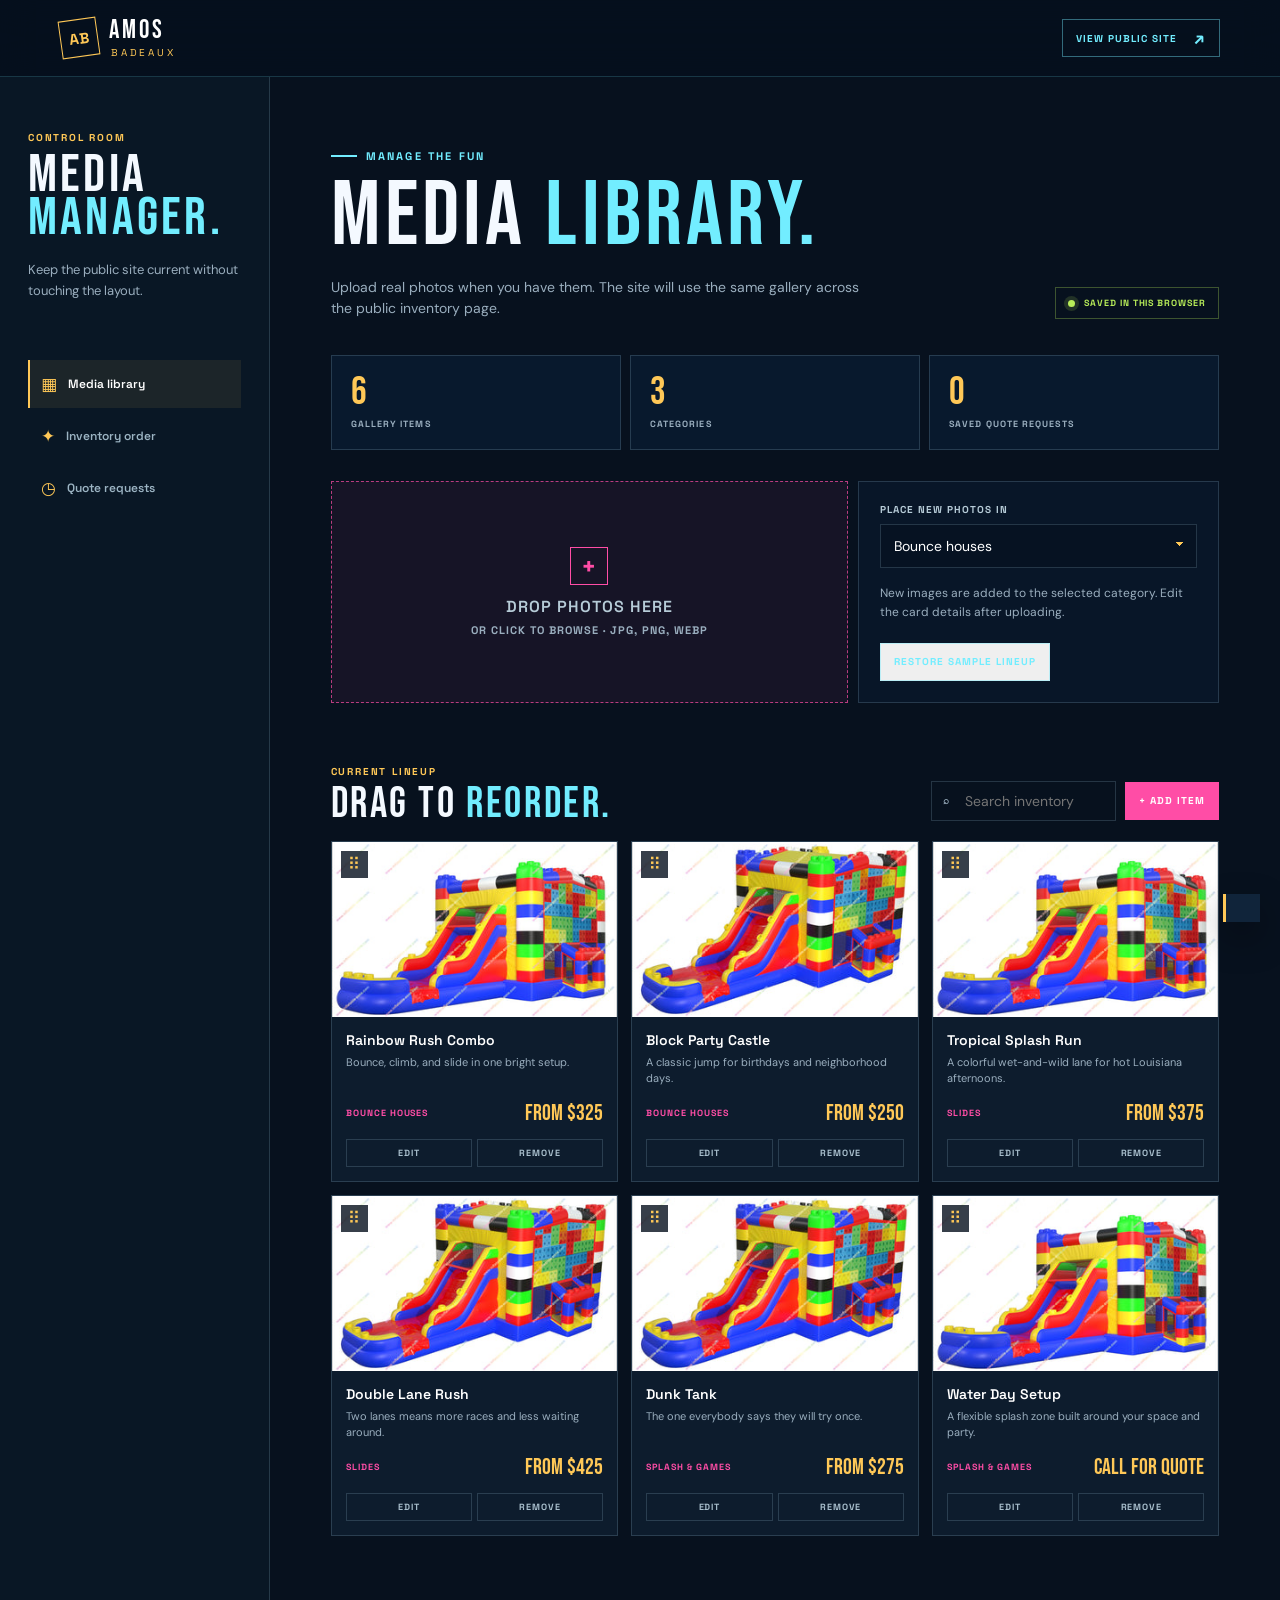
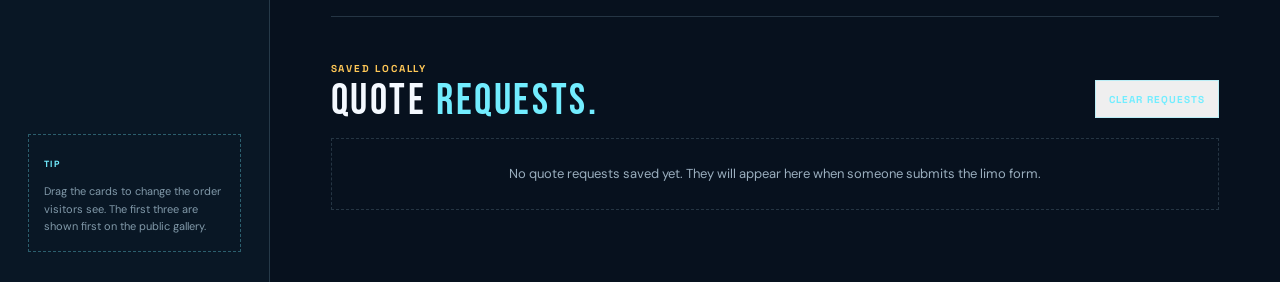
==== admin.html @ e82e5b83 "Build functional Amos Badeaux business site Co-authored-by: arena-agent <297053741+arena-agent@users" ====
<!doctype html>
<html lang="en">
<head>
  <meta charset="UTF-8" />
  <meta name="viewport" content="width=device-width, initial-scale=1.0" />
  <meta name="description" content="Amos Badeaux media and inventory manager" />
  <title>Media Manager | Amos Badeaux</title>
  <link rel="preconnect" href="https://fonts.googleapis.com" />
  <link rel="preconnect" href="https://fonts.gstatic.com" crossorigin />
  <link href="https://fonts.googleapis.com/css2?family=Bebas+Neue&family=DM+Sans:wght@400;500;600;700&family=Space+Grotesk:wght@500;600;700&display=swap" rel="stylesheet" />
  <link rel="stylesheet" href="styles.css" />
  <link rel="stylesheet" href="admin.css" />
</head>
<body class="admin-body">
  <header class="site-header">
    <div class="container nav-wrap"><a class="brand" href="index.html"><span class="brand-mark">AB</span><span class="brand-copy"><strong>AMOS</strong><em>BADEAUX</em></span></a><a class="button button-outline button-small" href="index.html">View public site <span>↗</span></a></div>
  </header>
  <main class="admin-shell">
    <aside class="admin-sidebar">
      <div><p class="admin-overline">Control room</p><h1>MEDIA<br /><span>MANAGER.</span></h1><p class="admin-side-copy">Keep the public site current without touching the layout.</p></div>
      <nav class="admin-side-nav" aria-label="Admin areas"><a class="active" href="#media"><span>▦</span> Media library</a><a href="#inventory"><span>✦</span> Inventory order</a><a href="#requests"><span>◷</span> Quote requests</a></nav>
      <div class="admin-note"><span>TIP</span><p>Drag the cards to change the order visitors see. The first three are shown first on the public gallery.</p></div>
    </aside>
    <section class="admin-main" id="media">
      <div class="admin-heading"><div><p class="eyebrow eyebrow-cyan"><span></span> Manage the fun</p><h2>MEDIA <span>LIBRARY.</span></h2><p>Upload real photos when you have them. The site will use the same gallery across the public inventory page.</p></div><div class="admin-status"><span class="live-dot"></span> Saved in this browser</div></div>
      <div class="admin-stats"><div><span id="mediaCount">0</span><small>gallery items</small></div><div><span id="categoryCount">0</span><small>categories</small></div><div><span id="requestCount">0</span><small>saved quote requests</small></div></div>
      <div class="upload-layout">
        <label class="drop-zone" id="dropZone" for="fileInput"><input id="fileInput" type="file" accept="image/jpeg,image/png,image/webp" multiple /><span class="upload-plus">+</span><strong>Drop photos here</strong><small>or click to browse · JPG, PNG, WEBP</small></label>
        <div class="upload-settings"><label>Place new photos in<select id="uploadCategory"><option>Bounce houses</option><option>Slides</option><option>Splash &amp; games</option><option>Auto care</option><option>Fireworks</option><option>VIP rides</option></select></label><p>New images are added to the selected category. Edit the card details after uploading.</p><button class="button button-outline button-small" id="restoreDefaults" type="button">Restore sample lineup</button></div>
      </div>
      <div class="media-toolbar" id="inventory"><div><p class="admin-overline">Current lineup</p><h3>DRAG TO <span>REORDER.</span></h3></div><div class="toolbar-actions"><label class="search-box"><span>⌕</span><input id="mediaSearch" type="search" placeholder="Search inventory" /></label><button class="button button-pink button-small" id="addItemButton" type="button">+ Add item</button></div></div>
      <div class="admin-media-grid" id="mediaGrid" aria-live="polite"></div>
      <section class="requests-section" id="requests"><div class="media-toolbar"><div><p class="admin-overline">Saved locally</p><h3>QUOTE <span>REQUESTS.</span></h3></div><button class="button button-outline button-small" id="clearRequests" type="button">Clear requests</button></div><div class="requests-list" id="requestsList"></div></section>
    </section>
  </main>
  <div class="edit-modal" id="editModal" hidden><div class="edit-backdrop" data-close-edit></div><form class="edit-panel" id="editForm"><button class="modal-close" type="button" data-close-edit aria-label="Close editor">×</button><p class="eyebrow eyebrow-pink"><span></span> Edit inventory</p><h2>MAKE IT <span>YOUR OWN.</span></h2><input type="hidden" name="id" /><div class="form-row"><label>Name<input name="name" required /></label><label>Price label<input name="price" required placeholder="From $325" /></label></div><label>Category<select name="category"><option>Bounce houses</option><option>Slides</option><option>Splash &amp; games</option><option>Auto care</option><option>Fireworks</option><option>VIP rides</option></select></label><label>Short description<textarea name="description" rows="3" required></textarea></label><label>Badge<input name="badge" placeholder="New or Big favorite" /></label><div class="edit-actions"><button class="button button-outline" type="button" data-close-edit>Cancel</button><button class="button button-pink" type="submit">Save item <span>↗</span></button></div></form></div>
  <div class="toast" id="toast" role="status" aria-live="polite"></div>
  <script src="admin.js"></script>
</body>
</html>
---- styles.css ----
:root {
  --ink: #06101d;
  --ink-2: #0a1726;
  --navy: #0d2545;
  --blue: #123d70;
  --blue-bright: #1e67bb;
  --cyan: #72edff;
  --cyan-deep: #2cc8e1;
  --gold: #ffc857;
  --gold-light: #ffe29a;
  --orange: #ff7d57;
  --pink: #ff4da6;
  --lime: #b8ed59;
  --silver: #d8e3eb;
  --muted: #9aaebe;
  --line: rgba(174, 214, 236, .18);
  --line-bright: rgba(114, 237, 255, .42);
  --shadow: 0 24px 70px rgba(0, 0, 0, .28);
  --display: "Bebas Neue", Impact, sans-serif;
  --body: "DM Sans", system-ui, sans-serif;
  --grotesk: "Space Grotesk", system-ui, sans-serif;
}

* { box-sizing: border-box; }
html { scroll-behavior: smooth; }
body { margin: 0; background: var(--ink); color: #f4f9ff; font-family: var(--body); line-height: 1.5; overflow-x: hidden; }
body.modal-open { overflow: hidden; }
a { color: inherit; text-decoration: none; }
button, input, select, textarea { font: inherit; }
button { color: inherit; }
img { max-width: 100%; display: block; }
::selection { background: var(--gold); color: var(--ink); }

.container { width: min(1160px, calc(100% - 40px)); margin: 0 auto; }
.sr-only { position: absolute; width: 1px; height: 1px; padding: 0; margin: -1px; overflow: hidden; clip: rect(0, 0, 0, 0); white-space: nowrap; border: 0; }
.skip-link { position: fixed; top: 10px; left: 10px; z-index: 1000; padding: 10px 14px; background: var(--gold); color: var(--ink); transform: translateY(-160%); transition: transform .2s; }
.skip-link:focus { transform: translateY(0); }
.site-noise { position: fixed; inset: 0; z-index: 0; pointer-events: none; opacity: .07; background-image: url("data:image/svg+xml,%3Csvg viewBox='0 0 180 180' xmlns='http://www.w3.org/2000/svg'%3E%3Cfilter id='n'%3E%3CfeTurbulence type='fractalNoise' baseFrequency='.85' numOctaves='3' stitchTiles='stitch'/%3E%3C/filter%3E%3Crect width='100%25' height='100%25' filter='url(%23n)' opacity='.55'/%3E%3C/svg%3E"); }
main, footer { position: relative; z-index: 1; }

.site-header { position: sticky; top: 0; z-index: 50; border-bottom: 1px solid rgba(114, 237, 255, .18); background: rgba(6, 16, 29, .9); backdrop-filter: blur(18px); }
.nav-wrap { min-height: 76px; display: flex; align-items: center; justify-content: space-between; gap: 28px; }
.brand { display: inline-flex; align-items: center; gap: 11px; flex: none; }
.brand-mark { display: grid; place-items: center; width: 38px; height: 38px; border: 1px solid var(--gold); color: var(--gold); font: 700 15px/1 var(--grotesk); transform: rotate(-8deg); }
.brand-copy { display: flex; flex-direction: column; line-height: .85; letter-spacing: .11em; }
.brand-copy strong { color: white; font: 26px/1 var(--display); letter-spacing: .12em; }
.brand-copy em { color: var(--gold); font: normal 10px/1 var(--grotesk); letter-spacing: .28em; padding-left: 2px; margin-top: 4px; }
.site-nav { display: flex; align-items: center; gap: clamp(15px, 2.2vw, 30px); font: 600 13px var(--grotesk); color: #d9ebf4; }
.site-nav > a:not(.nav-admin) { position: relative; padding: 28px 0; }
.site-nav > a:not(.nav-admin)::after { content: ""; position: absolute; bottom: 19px; left: 0; width: 0; height: 2px; background: var(--gold); transition: width .2s; }
.site-nav > a:not(.nav-admin):hover::after, .site-nav > a:not(.nav-admin):focus-visible::after { width: 100%; }
.site-nav a:hover { color: var(--gold); }
.nav-admin { border: 1px solid var(--line-bright); color: var(--cyan) !important; padding: 10px 13px; }
.nav-admin span { color: var(--gold); margin-right: 4px; }
.menu-toggle { display: none; border: 0; background: none; padding: 7px; cursor: pointer; }
.menu-toggle span { display: block; width: 25px; height: 2px; margin: 5px 0; background: white; }

.section { padding: 120px 0; }
.section-dark { background: var(--ink); }
.section-blue { background: linear-gradient(145deg, #0c2850 0%, #09223e 66%, #0b1828 100%); }
.section-heading { margin-bottom: 52px; }
.split-heading { display: flex; align-items: end; justify-content: space-between; gap: 40px; }
.split-heading > * { max-width: 540px; }
.section-intro { max-width: 410px !important; color: var(--muted); font-size: 16px; line-height: 1.7; margin: 0 0 4px; }
.eyebrow { display: flex; align-items: center; gap: 9px; margin: 0 0 14px; text-transform: uppercase; letter-spacing: .2em; font: 700 11px var(--grotesk); }
.eyebrow span { width: 26px; height: 2px; display: inline-block; }
.eyebrow-gold { color: var(--gold); }.eyebrow-gold span { background: var(--gold); }
.eyebrow-cyan { color: var(--cyan); }.eyebrow-cyan span { background: var(--cyan); }
.eyebrow-pink { color: var(--pink); }.eyebrow-pink span { background: var(--pink); }
.eyebrow-silver { color: var(--silver); }.eyebrow-silver span { background: var(--silver); }
h1, h2, h3, p { margin-top: 0; }
h2 { margin: 0; font: 400 clamp(54px, 7vw, 96px)/.86 var(--display); letter-spacing: .045em; }
h2 span { color: var(--cyan); }
.button { display: inline-flex; align-items: center; justify-content: center; gap: 17px; min-height: 48px; padding: 13px 20px; border: 1px solid transparent; cursor: pointer; text-transform: uppercase; letter-spacing: .1em; font: 700 11px var(--grotesk); transition: transform .2s, box-shadow .2s, background .2s, color .2s; }
.button:hover { transform: translateY(-3px); }
.button span { font-size: 17px; line-height: 0; }
.button-gold { background: var(--gold); color: var(--ink); box-shadow: 0 12px 30px rgba(255, 200, 87, .18); }
.button-gold:hover { background: var(--gold-light); box-shadow: 0 14px 36px rgba(255, 200, 87, .28); }
.button-ghost { border-color: rgba(255,255,255,.45); color: white; }
.button-ghost:hover, .button-outline:hover { border-color: var(--gold); color: var(--gold); }
.button-outline { border-color: var(--line-bright); color: var(--cyan); }
.button-cyan { background: var(--cyan); color: var(--ink); }
.button-pink { background: var(--pink); color: white; }
.button-small { min-height: 38px; padding: 9px 13px; font-size: 10px; }
.button-full { width: 100%; }
.text-link { display: inline-flex; gap: 12px; padding-bottom: 7px; border-bottom: 1px solid var(--gold); color: var(--gold); text-transform: uppercase; letter-spacing: .1em; font: 700 11px var(--grotesk); }
.text-link span { font-size: 16px; line-height: .6; }

.hero { min-height: min(790px, calc(100vh - 76px)); position: relative; display: flex; align-items: center; overflow: hidden; }
.hero-image, .hero-shade, .hero-grid { position: absolute; inset: 0; }
.hero-image img { width: 100%; height: 100%; object-fit: cover; object-position: center 55%; filter: saturate(.85) contrast(1.12); transform: scale(1.03); animation: hero-breathe 16s ease-in-out infinite alternate; }
@keyframes hero-breathe { to { transform: scale(1.08); } }
.hero-shade { background: linear-gradient(90deg, rgba(6,16,29,.98) 0%, rgba(6,16,29,.86) 33%, rgba(6,16,29,.35) 70%, rgba(6,16,29,.72) 100%), linear-gradient(0deg, rgba(6,16,29,.96) 0%, transparent 35%); }
.hero-grid { opacity: .35; background-image: linear-gradient(rgba(114,237,255,.1) 1px, transparent 1px), linear-gradient(90deg, rgba(114,237,255,.1) 1px, transparent 1px); background-size: 88px 88px; mask-image: linear-gradient(90deg, black, transparent 74%); }
.hero-content { position: relative; z-index: 1; padding: 90px 0 115px; }
.hero h1 { max-width: 700px; margin: 0 0 25px; font: 400 clamp(74px, 11vw, 155px)/.78 var(--display); letter-spacing: .025em; }
.hero h1 span { color: var(--gold); }
.hero-lede { max-width: 450px; margin: 0 0 34px; color: #d4e2ec; font-size: 18px; line-height: 1.6; }
.hero-actions { display: flex; gap: 12px; flex-wrap: wrap; }
.hero-proof { display: flex; flex-wrap: wrap; gap: 25px; margin-top: 75px; color: #b2c5d2; font: 11px var(--grotesk); text-transform: uppercase; letter-spacing: .08em; }
.hero-proof b { color: var(--gold); margin-right: 5px; }
.scroll-cue { position: absolute; z-index: 2; right: max(20px, calc((100% - 1160px)/2)); bottom: 27px; display: flex; align-items: center; gap: 10px; color: #adc0cd; text-transform: uppercase; letter-spacing: .15em; font-size: 10px; writing-mode: vertical-rl; }
.scroll-cue span { width: 1px; height: 40px; background: var(--gold); }

.ticker { position: relative; z-index: 2; overflow: hidden; background: var(--gold); color: var(--ink); transform: rotate(-1.2deg) scale(1.02); margin: -14px 0 -6px; box-shadow: 0 7px 20px rgba(0,0,0,.3); }
.ticker-track { display: flex; align-items: center; justify-content: space-around; min-width: max-content; gap: 32px; padding: 12px 0; font: 700 13px var(--grotesk); letter-spacing: .17em; animation: ticker-scroll 28s linear infinite; }
.ticker i { font-style: normal; font-size: 16px; }
@keyframes ticker-scroll { from { transform: translateX(0); } to { transform: translateX(-25%); } }

.services-section { padding-top: 145px; }
.service-grid { display: grid; grid-template-columns: repeat(2, 1fr); gap: 18px; }
.service-card { min-height: 490px; display: flex; flex-direction: column; border: 1px solid var(--line); background: #091827; overflow: hidden; transition: transform .25s, border-color .25s, box-shadow .25s; }
.service-card:hover { transform: translateY(-8px); box-shadow: var(--shadow); }
.service-card-auto:hover { border-color: #e8f0f2; }.service-card-fire:hover { border-color: var(--orange); }.service-card-limo:hover { border-color: var(--gold); }.service-card-jump:hover { border-color: var(--pink); }
.card-image { height: 255px; position: relative; overflow: hidden; background: var(--navy); }
.card-image::after { content: ""; position: absolute; inset: 0; background: linear-gradient(0deg, rgba(6,16,29,.83), transparent 65%); }
.card-image img { width: 100%; height: 100%; object-fit: cover; transition: transform .5s, filter .4s; filter: saturate(.8); }
.service-card:hover .card-image img { transform: scale(1.06); filter: saturate(1.15); }
.card-number { position: absolute; z-index: 1; top: 18px; right: 19px; color: white; font: 400 38px/1 var(--display); letter-spacing: .05em; text-shadow: 0 2px 20px #000; }
.service-card-body { flex: 1; padding: 25px 28px 27px; display: flex; flex-direction: column; }
.card-kicker { margin-bottom: 8px; color: var(--muted); text-transform: uppercase; letter-spacing: .15em; font: 700 10px var(--grotesk); }
.service-card h3 { margin: 0 0 13px; font: 400 43px/.85 var(--display); letter-spacing: .05em; }
.service-card h3 span { color: var(--cyan); }.service-card-fire h3 span { color: var(--orange); }.service-card-limo h3 span { color: var(--gold); }.service-card-jump h3 span { color: var(--pink); }
.service-card-body > p:not(.card-kicker) { max-width: 340px; margin-bottom: 22px; color: var(--muted); font-size: 14px; line-height: 1.6; }
.card-link { margin-top: auto; color: var(--cyan); text-transform: uppercase; letter-spacing: .14em; font: 700 11px var(--grotesk); }.service-card-fire .card-link { color: var(--orange); }.service-card-limo .card-link { color: var(--gold); }.service-card-jump .card-link { color: var(--pink); }
.card-link b { display: inline-block; margin-left: 7px; font-size: 16px; transition: transform .2s; }.service-card:hover .card-link b { transform: translate(4px, -3px); }

.statement-section { background: var(--gold); color: var(--ink); padding: 112px 0; }
.statement-grid { display: grid; grid-template-columns: 95px 1fr 210px; align-items: center; gap: 65px; }
.vertical-label { margin: 0; writing-mode: vertical-rl; transform: rotate(180deg); color: rgba(6,16,29,.65); text-transform: uppercase; letter-spacing: .25em; font: 700 10px var(--grotesk); }
.statement-copy h2 { color: var(--ink); max-width: 650px; margin-bottom: 26px; }.statement-copy h2 em { color: var(--blue); font-style: normal; }.statement-copy > p:not(.eyebrow) { max-width: 570px; margin-bottom: 26px; color: #374452; line-height: 1.7; }
.statement-copy .text-link { color: var(--ink); border-color: var(--ink); }
.statement-stamp { width: 180px; height: 180px; display: flex; align-items: center; justify-content: center; flex-direction: column; border: 2px solid var(--ink); border-radius: 50%; transform: rotate(11deg); text-transform: uppercase; text-align: center; font-family: var(--grotesk); }.statement-stamp strong { color: var(--blue); font: 700 60px/.9 var(--display); letter-spacing: .08em; }.statement-stamp span { font-size: 10px; letter-spacing: .2em; }

.calendar-section { border-top: 1px solid rgba(114,237,255,.15); }
.calendar-intro > p { margin-bottom: 23px; }.season-pill { display: inline-flex; align-items: center; gap: 8px; padding: 10px 13px; border: 1px solid rgba(255,200,87,.4); color: var(--gold-light); font-size: 11px; }.season-pill strong { color: var(--gold); text-transform: uppercase; letter-spacing: .1em; font: 700 10px var(--grotesk); }.season-pill span:last-child { color: #ccd8e0; }.live-dot { width: 7px; height: 7px; border-radius: 50%; background: var(--lime); box-shadow: 0 0 0 4px rgba(184,237,89,.15); }
.calendar-layout { display: grid; grid-template-columns: 210px 1fr; gap: 32px; }
.calendar-controls { display: flex; flex-direction: column; gap: 8px; }.month-tab { display: flex; justify-content: space-between; align-items: center; padding: 15px 17px; border: 1px solid var(--line); background: rgba(5,16,30,.3); color: #a8c1d1; cursor: pointer; text-align: left; font: 700 12px var(--grotesk); transition: .2s; }.month-tab span { color: var(--gold); font: 400 21px var(--display); }.month-tab:hover, .month-tab.active { background: var(--gold); border-color: var(--gold); color: var(--ink); }.month-tab.active span { color: var(--ink); }
.events-list { display: flex; flex-direction: column; gap: 10px; }.event-card { display: grid; grid-template-columns: 90px 1fr auto; align-items: center; gap: 23px; padding: 19px 22px; border: 1px solid var(--line); background: rgba(5,16,30,.32); }.event-date { padding-right: 18px; border-right: 1px solid var(--line); text-align: center; text-transform: uppercase; }.event-date strong { display: block; color: var(--gold); font: 400 38px/.9 var(--display); }.event-date span { color: #9eb5c6; font: 700 10px var(--grotesk); letter-spacing: .15em; }.event-card h3 { margin: 0 0 5px; font: 600 17px var(--grotesk); }.event-card p { margin: 0; color: var(--muted); font-size: 13px; }.event-kind { color: var(--cyan); text-transform: uppercase; letter-spacing: .15em; font: 700 10px var(--grotesk); text-align: right; }.event-empty { padding: 35px; border: 1px dashed var(--line); color: var(--muted); text-align: center; }
.inventory-drop { display: flex; align-items: center; gap: 15px; margin-top: 34px; padding: 20px; border: 1px dashed rgba(255,200,87,.48); background: rgba(6,16,29,.2); }.drop-icon { display: grid; place-items: center; flex: none; width: 34px; height: 34px; color: var(--ink); background: var(--gold); }.inventory-drop strong { display: block; color: var(--gold); font: 600 14px var(--grotesk); }.inventory-drop p { margin: 3px 0 0; color: var(--muted); font-size: 13px; }.inventory-drop .button { margin-left: auto; flex: none; }

.autocare-section { border-top: 1px solid var(--line); }.eyebrow-silver + h2 span { color: var(--silver); }.auto-showcase { display: grid; grid-template-columns: 1.2fr .8fr; gap: 35px; align-items: stretch; }.auto-feature { min-height: 520px; position: relative; margin: 0; overflow: hidden; border: 1px solid rgba(216,227,235,.3); }.auto-feature img { width: 100%; height: 100%; object-fit: cover; filter: saturate(.7); }.auto-feature::after { content: ""; position: absolute; inset: 0; background: linear-gradient(0deg, rgba(6,16,29,.95), transparent 65%); }.auto-feature figcaption { position: absolute; z-index: 1; bottom: 26px; left: 28px; right: 28px; }.auto-feature figcaption span { display: block; margin-bottom: 9px; color: var(--silver); text-transform: uppercase; letter-spacing: .16em; font: 700 10px var(--grotesk); }.auto-feature figcaption strong { font: 400 43px/.9 var(--display); letter-spacing: .06em; }.auto-services { display: flex; flex-direction: column; border-top: 1px solid var(--line); }.mini-service { display: flex; align-items: center; gap: 18px; padding: 19px 0; border-bottom: 1px solid var(--line); }.mini-service > span { color: var(--silver); font: 400 22px var(--display); }.mini-service strong { display: block; font: 600 16px var(--grotesk); }.mini-service small { display: block; margin-top: 4px; color: var(--muted); font-size: 12px; }.auto-services .button { align-self: flex-start; margin-top: auto; }

.limo-section { background: #091521; border-top: 1px solid rgba(255,200,87,.23); }.limo-section h2 span { color: var(--gold); }.limo-layout { display: grid; grid-template-columns: 1fr 1fr; gap: 55px; align-items: start; }.limo-gallery { min-width: 0; }.limo-main-image { height: 405px; position: relative; margin: 0; overflow: hidden; background: #13273a; }.limo-main-image img { width: 100%; height: 100%; object-fit: cover; }.image-tag { position: absolute; left: 17px; bottom: 17px; padding: 7px 10px; color: var(--ink); background: var(--gold); text-transform: uppercase; letter-spacing: .1em; font: 700 10px var(--grotesk); }.limo-thumbs { display: flex; gap: 9px; margin-top: 10px; }.limo-thumb { width: 78px; height: 55px; padding: 2px; border: 1px solid transparent; background: transparent; cursor: pointer; opacity: .55; }.limo-thumb.active, .limo-thumb:hover { border-color: var(--gold); opacity: 1; }.limo-thumb img { width: 100%; height: 100%; object-fit: cover; }.limo-facts { display: flex; justify-content: space-between; gap: 10px; padding-top: 24px; color: var(--muted); text-transform: uppercase; letter-spacing: .08em; font: 10px var(--grotesk); }.limo-facts strong { display: block; margin-bottom: 4px; color: white; font: 600 15px var(--grotesk); text-transform: none; letter-spacing: 0; }
.quote-panel, .contact-form { padding: 29px; border: 1px solid rgba(255,200,87,.38); background: rgba(8, 25, 43, .72); box-shadow: var(--shadow); }.panel-top { display: flex; align-items: center; justify-content: space-between; gap: 10px; margin-bottom: 25px; padding-bottom: 14px; border-bottom: 1px solid var(--line); color: var(--muted); font-size: 11px; }.panel-label { color: var(--gold); text-transform: uppercase; letter-spacing: .16em; font: 700 11px var(--grotesk); }.step-count { color: var(--gold); font: 400 24px var(--display); }.step-count i { color: var(--muted); font: normal 13px var(--body); }
label, legend { display: block; color: #b6cbd7; text-transform: uppercase; letter-spacing: .1em; font: 700 10px var(--grotesk); } input, select, textarea { width: 100%; margin-top: 8px; padding: 12px 13px; border: 1px solid var(--line); border-radius: 0; outline: none; background: rgba(5,16,30,.6); color: white; font: 400 14px var(--body); text-transform: none; letter-spacing: 0; transition: border-color .2s, box-shadow .2s; } input:focus, select:focus, textarea:focus { border-color: var(--gold); box-shadow: 0 0 0 3px rgba(255,200,87,.1); } select { appearance: none; background-image: linear-gradient(45deg, transparent 50%, var(--gold) 50%), linear-gradient(135deg, var(--gold) 50%, transparent 50%); background-position: calc(100% - 16px) 17px, calc(100% - 12px) 17px; background-size: 4px 4px, 4px 4px; background-repeat: no-repeat; }
.form-row { display: grid; grid-template-columns: 1fr 1fr; gap: 11px; }.quote-panel form > label, .contact-form > label { margin-bottom: 15px; }.quote-panel fieldset { margin: 21px 0; padding: 0; border: 0; }.quote-panel legend { margin-bottom: 10px; }.check-line { display: flex; align-items: center; justify-content: space-between; padding: 10px 0; border-top: 1px solid var(--line); color: #cad8e2; text-transform: none; letter-spacing: 0; font: 400 13px var(--body); cursor: pointer; }.check-line input { width: 17px; height: 17px; margin: 0 11px 0 0; accent-color: var(--gold); }.check-line span { display: flex; justify-content: space-between; align-items: center; width: 100%; }.check-line b { color: var(--gold); font-weight: 500; }.estimate { display: grid; grid-template-columns: 1fr auto; gap: 5px 15px; align-items: end; padding: 18px 0; margin: 5px 0 18px; border-top: 1px solid var(--line); border-bottom: 1px solid var(--line); color: var(--muted); font-size: 12px; }.estimate strong { color: var(--gold); font: 400 45px/.8 var(--display); letter-spacing: .04em; }.estimate small { grid-column: 1 / -1; color: #7f96a5; font-size: 10px; }.contact-fields { padding-top: 1px; }.contact-fields > label { margin-bottom: 15px; }.form-note { margin: 13px 0 0; color: #8096a5; font-size: 10px; line-height: 1.5; }

.jump-section { background: #101223; border-top: 1px solid rgba(255,77,166,.24); }.jump-section h2 span { color: var(--pink); }.category-tabs { display: flex; flex-wrap: wrap; gap: 8px; margin-bottom: 20px; }.category-tab { padding: 11px 14px; border: 1px solid rgba(255,77,166,.3); background: rgba(255,77,166,.03); color: #d6bad0; cursor: pointer; text-transform: uppercase; letter-spacing: .1em; font: 700 10px var(--grotesk); transition: .2s; }.category-tab span { margin-left: 5px; color: var(--pink); }.category-tab:hover, .category-tab.active { border-color: var(--pink); background: var(--pink); color: white; }.category-tab.active span { color: white; }.jump-toolbar { display: flex; align-items: center; justify-content: space-between; margin: 18px 0; color: #93a2b6; text-transform: uppercase; letter-spacing: .13em; font: 700 10px var(--grotesk); }.drag-hint { color: var(--pink); }.drag-hint b { font-size: 18px; margin-right: 4px; }.jump-grid { display: grid; grid-template-columns: repeat(3, 1fr); gap: 16px; }.jump-card { position: relative; min-height: 340px; display: flex; flex-direction: column; border: 1px solid rgba(255,255,255,.12); background: #17172b; overflow: hidden; cursor: pointer; transition: transform .22s, border-color .22s, box-shadow .22s; }.jump-card:hover, .jump-card:focus-visible { transform: translateY(-6px); border-color: var(--pink); box-shadow: 0 18px 40px rgba(0,0,0,.3); outline: none; }.jump-card-image { height: 220px; position: relative; overflow: hidden; background: #222342; }.jump-card-image img { width: 100%; height: 100%; object-fit: cover; transition: transform .4s; }.jump-card:hover .jump-card-image img { transform: scale(1.08); }.jump-card-image::after { content: ""; position: absolute; inset: 0; background: linear-gradient(0deg, rgba(17,17,34,.8), transparent 60%); }.jump-card-badge { position: absolute; z-index: 1; top: 12px; left: 12px; padding: 5px 8px; background: var(--lime); color: var(--ink); text-transform: uppercase; font: 700 9px var(--grotesk); letter-spacing: .1em; }.jump-card-body { display: flex; flex-direction: column; gap: 6px; padding: 16px 17px; }.jump-card-body h3 { margin: 0; font: 600 17px var(--grotesk); }.jump-card-body p { margin: 0; color: #a8aabe; font-size: 12px; }.jump-card-price { margin-top: auto; color: var(--gold); font: 400 26px var(--display); }.carousel-dots { display: none; justify-content: center; gap: 6px; margin: 18px 0; }.carousel-dots span { width: 6px; height: 6px; border-radius: 50%; background: #5a5c72; }.carousel-dots span.active { background: var(--pink); transform: scale(1.35); }.jump-cta { display: flex; align-items: center; justify-content: space-between; gap: 20px; margin-top: 35px; padding: 22px 24px; border: 1px solid rgba(255,77,166,.45); background: rgba(255,77,166,.08); }.jump-cta strong { display: block; color: white; font: 600 16px var(--grotesk); }.jump-cta span { display: block; margin-top: 4px; color: #c0b7c6; font-size: 13px; }

.contact-section { background: linear-gradient(125deg, #0e5168, #0b2a42 48%, #0d1a2c); border-top: 1px solid rgba(114,237,255,.35); }.contact-section h2 span { color: var(--gold); }.contact-grid { display: grid; grid-template-columns: 1.1fr .9fr; gap: 90px; align-items: center; }.contact-lede { max-width: 450px; margin: 28px 0; color: #bfdae2; font-size: 16px; line-height: 1.7; }.contact-actions { display: flex; gap: 11px; flex-wrap: wrap; }.contact-form { border-color: rgba(114,237,255,.42); }.contact-form .panel-top span:last-child { color: var(--lime); }.contact-form textarea { resize: vertical; min-height: 100px; }

.site-footer { padding: 60px 0 22px; background: #040b13; border-top: 1px solid var(--line); }.footer-grid { display: grid; grid-template-columns: 1.5fr 1fr 1fr 1.3fr; gap: 35px; }.footer-tagline { margin: 18px 0 0; color: var(--muted); text-transform: uppercase; letter-spacing: .15em; font: 700 10px var(--grotesk); }.footer-grid > div:not(:first-child) { display: flex; flex-direction: column; align-items: flex-start; gap: 10px; }.footer-label { margin: 0 0 7px; color: var(--gold); text-transform: uppercase; letter-spacing: .17em; font: 700 10px var(--grotesk); }.footer-grid a:not(.brand) { color: #b4c4d1; font-size: 13px; }.footer-grid a:hover { color: var(--gold); }.footer-small { max-width: 190px; margin: 3px 0 0; color: #657988; font-size: 12px; line-height: 1.55; }.footer-bottom { display: flex; justify-content: space-between; gap: 20px; margin-top: 52px; padding-top: 17px; border-top: 1px solid var(--line); color: #617381; font-size: 11px; }

.modal[hidden] { display: none; }.modal { position: fixed; inset: 0; z-index: 100; display: grid; place-items: center; padding: 20px; }.modal-backdrop { position: absolute; inset: 0; background: rgba(2,7,13,.86); backdrop-filter: blur(8px); }.modal-shell { position: relative; z-index: 1; width: min(900px, 100%); max-height: calc(100vh - 40px); overflow: auto; border: 1px solid rgba(255,77,166,.55); background: #111326; box-shadow: 0 30px 100px rgba(0,0,0,.6); animation: modal-in .2s ease-out; }.modal-close { position: absolute; z-index: 2; top: 10px; right: 12px; width: 36px; height: 36px; border: 1px solid rgba(255,255,255,.4); background: rgba(0,0,0,.35); cursor: pointer; font-size: 25px; line-height: 1; }.modal-media { height: min(58vh, 520px); position: relative; background: #080a18; }.modal-media img { width: 100%; height: 100%; object-fit: cover; }.modal-arrow { position: absolute; top: 50%; width: 42px; height: 42px; border: 1px solid rgba(255,255,255,.6); background: rgba(6,16,29,.65); cursor: pointer; transform: translateY(-50%); font: 32px/1 var(--body); }.modal-arrow:hover { color: var(--pink); border-color: var(--pink); }.modal-prev { left: 14px; }.modal-next { right: 14px; }.modal-details { display: flex; justify-content: space-between; align-items: end; gap: 30px; padding: 25px 28px 29px; }.modal-details .eyebrow { margin-bottom: 8px; }.modal-details h2 { font-size: 55px; color: white; }.modal-details p:not(.eyebrow) { max-width: 470px; margin: 11px 0 0; color: #aeb4ca; font-size: 14px; }.modal-meta { flex: none; text-align: right; }.modal-meta span { display: block; color: var(--pink); text-transform: uppercase; letter-spacing: .15em; font: 700 10px var(--grotesk); }.modal-meta strong { display: block; margin-top: 6px; color: var(--gold); font: 400 37px var(--display); }.toast { position: fixed; z-index: 150; right: 20px; bottom: 20px; max-width: min(380px, calc(100% - 40px)); padding: 14px 17px; border-left: 3px solid var(--gold); background: #10243a; color: white; box-shadow: 0 15px 35px rgba(0,0,0,.35); transform: translateY(150%); transition: transform .25s; font-size: 13px; }.toast.show { transform: translateY(0); }
@keyframes modal-in { from { opacity: 0; transform: translateY(12px) scale(.98); } to { opacity: 1; transform: none; } }

/* Dedicated calendar page */
.calendar-page-hero { min-height: 550px; position: relative; overflow: hidden; display: flex; align-items: center; border-bottom: 1px solid rgba(255,200,87,.25); }
.calendar-page-art { position: absolute; inset: 0; opacity: .42; }.calendar-page-art::after { content: ""; position: absolute; inset: 0; background: linear-gradient(90deg, #0c2850 0%, rgba(12,40,80,.93) 35%, rgba(12,40,80,.28) 100%), linear-gradient(0deg, #0c2850, transparent 60%); }.calendar-page-art img { width: 100%; height: 100%; object-fit: cover; }
.calendar-page-copy { position: relative; z-index: 1; }.calendar-page-copy h1 { margin: 0 0 23px; font: 400 clamp(74px, 11vw, 145px)/.78 var(--display); letter-spacing: .025em; }.calendar-page-copy h1 span { color: var(--gold); }.calendar-page-copy > p:not(.eyebrow) { max-width: 455px; margin-bottom: 29px; color: #c8dbea; font-size: 17px; line-height: 1.65; }.calendar-page-section { padding-top: 100px; }.fireworks-showcase { border-top: 1px solid var(--line); }.fireworks-preview-grid { display: grid; grid-template-columns: repeat(2, 1fr); gap: 17px; }.fireworks-preview-grid article { border: 1px solid var(--line); background: #091827; }.fireworks-preview-grid img { width: 100%; height: 265px; object-fit: cover; filter: saturate(.8); }.fireworks-preview-grid article > div { padding: 20px 22px; }.fireworks-preview-grid span { color: var(--orange); text-transform: uppercase; letter-spacing: .15em; font: 700 10px var(--grotesk); }.fireworks-preview-grid h3 { margin: 8px 0 5px; font: 400 35px/.9 var(--display); letter-spacing: .06em; }.fireworks-preview-grid p { margin: 0; color: var(--muted); font-size: 13px; }.fireworks-back-link { margin-top: 30px; }

@media (max-width: 850px) {
  .container { width: min(100% - 32px, 650px); }
  .menu-toggle { display: block; }
  .site-nav { position: absolute; top: 75px; left: 0; right: 0; display: none; flex-direction: column; align-items: stretch; gap: 0; padding: 8px 16px 18px; border-bottom: 1px solid var(--line); background: rgba(6,16,29,.98); }.site-nav.open { display: flex; }.site-nav > a:not(.nav-admin) { padding: 14px 0; border-bottom: 1px solid rgba(255,255,255,.08); }.site-nav > a:not(.nav-admin)::after { bottom: 0; }.nav-admin { margin-top: 13px; text-align: center; }
  .hero { min-height: 680px; }.hero-content { padding: 75px 0 105px; }.hero h1 { font-size: clamp(72px, 17vw, 120px); }.scroll-cue { display: none; }
  .split-heading { display: block; }.section-intro { margin-top: 25px; }.section { padding: 88px 0; }
  .statement-grid { grid-template-columns: 1fr; gap: 28px; }.vertical-label { writing-mode: initial; transform: none; }.statement-stamp { width: 140px; height: 140px; justify-self: end; }.statement-stamp strong { font-size: 48px; }
  .calendar-layout { grid-template-columns: 1fr; gap: 20px; }.calendar-controls { display: grid; grid-template-columns: repeat(4,1fr); }.month-tab { flex-direction: column; gap: 3px; align-items: flex-start; }.event-card { grid-template-columns: 75px 1fr; }.event-kind { grid-column: 2; text-align: left; }.event-date { padding-right: 12px; }.inventory-drop { align-items: flex-start; flex-wrap: wrap; }.inventory-drop .button { margin-left: 49px; }
  .auto-showcase, .limo-layout, .contact-grid { grid-template-columns: 1fr; gap: 35px; }.auto-feature { min-height: 430px; }.limo-layout { gap: 30px; }.contact-grid { gap: 45px; }.footer-grid { grid-template-columns: repeat(2, 1fr); }
  .jump-grid { grid-template-columns: repeat(2, 1fr); }.jump-cta { align-items: flex-start; flex-direction: column; }
}
@media (max-width: 560px) {
  .container { width: calc(100% - 28px); }.nav-wrap { min-height: 68px; }.site-nav { top: 67px; }.brand-copy strong { font-size: 22px; }.brand-mark { width: 33px; height: 33px; font-size: 13px; }
  .hero { min-height: 660px; }.hero-content { padding-top: 45px; }.hero-lede { font-size: 16px; }.hero-proof { display: grid; gap: 10px; margin-top: 52px; }.hero-actions .button { flex: 1 1 auto; }.ticker-track { justify-content: flex-start; animation-duration: 20s; }
  .service-grid, .jump-grid { grid-template-columns: 1fr; }.service-card { min-height: 420px; }.card-image { height: 210px; }.service-card h3 { font-size: 39px; }.jump-grid { display: flex; overflow: hidden; gap: 12px; touch-action: pan-y; cursor: grab; }.jump-grid.is-dragging { cursor: grabbing; }.jump-card { flex: 0 0 calc(100% - 34px); min-height: 320px; }.jump-card-image { height: 205px; }.carousel-dots { display: flex; }.jump-toolbar { align-items: flex-start; flex-direction: column; gap: 9px; }.category-tabs { flex-wrap: nowrap; overflow-x: auto; padding-bottom: 5px; }.category-tab { flex: none; }
  .calendar-controls { gap: 5px; }.month-tab { padding: 10px 8px; font-size: 9px; }.month-tab span { font-size: 17px; }.event-card { grid-template-columns: 64px 1fr; gap: 13px; padding: 15px 12px; }.event-date strong { font-size: 31px; }.event-card h3 { font-size: 15px; }.event-card p { font-size: 12px; }.inventory-drop .button { margin-left: 0; }
  .form-row { grid-template-columns: 1fr; gap: 0; }.quote-panel, .contact-form { padding: 20px 16px; }.limo-main-image { height: 275px; }.limo-facts { display: grid; grid-template-columns: repeat(3,1fr); }.limo-facts strong { font-size: 13px; }
  .contact-actions .button { width: 100%; }.footer-grid { grid-template-columns: 1fr 1fr; gap: 28px 18px; }.footer-grid > div:first-child { grid-column: 1 / -1; }.footer-bottom { flex-direction: column; gap: 7px; margin-top: 35px; }.modal { padding: 10px; }.modal-media { height: 45vh; }.modal-details { display: block; padding: 20px; }.modal-details h2 { font-size: 48px; }.modal-meta { margin-top: 20px; text-align: left; }.calendar-page-hero { min-height: 585px; }.calendar-page-copy h1 { font-size: 78px; }.fireworks-preview-grid { grid-template-columns: 1fr; }.fireworks-preview-grid img { height: 220px; }
}
@media (prefers-reduced-motion: reduce) { *, *::before, *::after { scroll-behavior: auto !important; animation-duration: .01ms !important; animation-iteration-count: 1 !important; transition-duration: .01ms !important; } }
---- admin.css ----
.admin-body { min-height: 100vh; background: #07111e; }
.admin-body .site-header { position: sticky; }
.admin-shell { display: grid; grid-template-columns: 270px 1fr; min-height: calc(100vh - 76px); position: relative; z-index: 1; }
.admin-sidebar { display: flex; flex-direction: column; padding: 54px 28px 30px; border-right: 1px solid var(--line); background: #091725; }
.admin-overline { margin: 0 0 9px; color: var(--gold); text-transform: uppercase; letter-spacing: .18em; font: 700 10px var(--grotesk); }
.admin-sidebar h1 { margin: 0; font: 400 54px/.8 var(--display); letter-spacing: .06em; }.admin-sidebar h1 span { color: var(--cyan); }.admin-side-copy { margin: 21px 0 0; color: var(--muted); font-size: 13px; line-height: 1.6; }
.admin-side-nav { display: flex; flex-direction: column; gap: 4px; margin-top: 58px; }.admin-side-nav a { display: flex; align-items: center; gap: 11px; padding: 13px 11px; color: #9cb4c3; border-left: 2px solid transparent; font: 600 12px var(--grotesk); }.admin-side-nav a span { color: var(--gold); font-size: 17px; }.admin-side-nav a:hover, .admin-side-nav a.active { border-left-color: var(--gold); background: rgba(255,200,87,.08); color: white; }
.admin-note { margin-top: auto; padding: 15px; border: 1px dashed rgba(114,237,255,.33); }.admin-note span { color: var(--cyan); letter-spacing: .16em; font: 700 9px var(--grotesk); }.admin-note p { margin: 9px 0 0; color: #8199a9; font-size: 11px; line-height: 1.6; }
.admin-main { width: min(100%, 1050px); padding: 72px 6%; }.admin-heading { display: flex; align-items: end; justify-content: space-between; gap: 25px; margin-bottom: 36px; }.admin-heading h2 { font-size: clamp(60px, 8vw, 92px); }.admin-heading h2 span, .media-toolbar h3 span { color: var(--cyan); }.admin-heading > div:first-child > p:last-child { max-width: 530px; margin: 21px 0 0; color: var(--muted); font-size: 14px; }.admin-status { display: flex; align-items: center; gap: 9px; padding: 9px 12px; border: 1px solid rgba(184,237,89,.3); color: var(--lime); white-space: nowrap; text-transform: uppercase; letter-spacing: .11em; font: 700 9px var(--grotesk); }.admin-status .live-dot { flex: none; }
.admin-stats { display: grid; grid-template-columns: repeat(3, 1fr); gap: 9px; margin-bottom: 31px; }.admin-stats > div { padding: 19px; border: 1px solid var(--line); background: rgba(13,37,69,.38); }.admin-stats span { display: block; color: var(--gold); font: 400 39px/.9 var(--display); }.admin-stats small { display: block; margin-top: 8px; color: var(--muted); text-transform: uppercase; letter-spacing: .12em; font: 700 9px var(--grotesk); }
.upload-layout { display: grid; grid-template-columns: 1fr .7fr; gap: 10px; margin-bottom: 62px; }.drop-zone { min-height: 180px; display: flex; align-items: center; justify-content: center; flex-direction: column; gap: 6px; border: 1px dashed rgba(255,77,166,.7); background: rgba(255,77,166,.06); cursor: pointer; text-align: center; transition: background .2s, border-color .2s; }.drop-zone.is-over, .drop-zone:hover { background: rgba(255,77,166,.14); border-color: var(--pink); }.drop-zone input { display: none; }.upload-plus { display: grid; place-items: center; width: 38px; height: 38px; margin-bottom: 5px; border: 1px solid var(--pink); color: var(--pink); font-size: 25px; }.drop-zone strong { font: 600 16px var(--grotesk); }.drop-zone small { color: var(--muted); font-size: 11px; }.upload-settings { padding: 21px; border: 1px solid var(--line); background: rgba(13,37,69,.25); }.upload-settings label { margin-bottom: 16px; }.upload-settings p { color: var(--muted); font-size: 12px; line-height: 1.6; }.upload-settings .button { margin-top: 8px; }
.media-toolbar { display: flex; align-items: end; justify-content: space-between; gap: 15px; margin-bottom: 20px; }.media-toolbar h3 { margin: 0; font: 400 43px/.8 var(--display); letter-spacing: .06em; }.toolbar-actions { display: flex; align-items: center; gap: 9px; }.search-box { display: flex; align-items: center; gap: 5px; padding-left: 11px; border: 1px solid var(--line); color: var(--muted); }.search-box input { width: 160px; margin: 0; padding: 10px; border: 0; background: transparent; }.search-box input:focus { box-shadow: none; }
.admin-media-grid { display: grid; grid-template-columns: repeat(3, 1fr); gap: 13px; }.media-card { position: relative; border: 1px solid var(--line); background: #0d1c2d; cursor: grab; transition: transform .2s, border-color .2s, opacity .2s; }.media-card.dragging { opacity: .35; transform: scale(.98); }.media-card.drag-over { border-color: var(--pink); transform: translateY(-5px); }.media-card-image { height: 175px; position: relative; background: #162b40; overflow: hidden; }.media-card-image img { width: 100%; height: 100%; object-fit: cover; }.drag-grip { position: absolute; top: 9px; left: 9px; z-index: 1; width: 27px; height: 27px; display: grid; place-items: center; background: rgba(6,16,29,.8); color: var(--gold); font-size: 17px; }.media-card-body { padding: 14px; }.media-card-body h4 { margin: 0 0 5px; color: white; font: 600 14px var(--grotesk); }.media-card-body p { min-height: 34px; margin: 0 0 12px; color: var(--muted); font-size: 11px; line-height: 1.5; }.media-card-meta { display: flex; align-items: center; justify-content: space-between; gap: 8px; }.media-card-meta span { color: var(--pink); text-transform: uppercase; letter-spacing: .11em; font: 700 9px var(--grotesk); }.media-card-meta strong { color: var(--gold); font: 400 22px var(--display); }.card-actions { display: flex; gap: 5px; margin-top: 12px; }.card-actions button { flex: 1; padding: 7px; border: 1px solid var(--line); background: transparent; color: #a9bfcd; cursor: pointer; text-transform: uppercase; letter-spacing: .1em; font: 700 9px var(--grotesk); }.card-actions button:hover { border-color: var(--gold); color: var(--gold); }.card-actions .delete-item:hover { border-color: var(--pink); color: var(--pink); }
.requests-section { margin-top: 80px; padding-top: 45px; border-top: 1px solid var(--line); }.requests-list { display: flex; flex-direction: column; gap: 8px; }.request-row { display: grid; grid-template-columns: 1.1fr 1fr .6fr auto; gap: 17px; align-items: center; padding: 14px 16px; border: 1px solid var(--line); background: rgba(13,37,69,.25); }.request-row strong { display: block; color: white; font: 600 13px var(--grotesk); }.request-row small { display: block; margin-top: 3px; color: var(--muted); font-size: 11px; }.request-estimate { color: var(--gold); font: 400 25px var(--display); }.empty-state { padding: 25px; border: 1px dashed var(--line); color: var(--muted); text-align: center; font-size: 13px; }
.edit-modal[hidden] { display: none; }.edit-modal { position: fixed; z-index: 100; inset: 0; display: grid; place-items: center; padding: 16px; }.edit-backdrop { position: absolute; inset: 0; background: rgba(2,7,13,.84); backdrop-filter: blur(7px); }.edit-panel { position: relative; z-index: 1; width: min(610px, 100%); max-height: calc(100vh - 32px); overflow: auto; padding: 30px; border: 1px solid var(--pink); background: #101426; box-shadow: 0 30px 100px rgba(0,0,0,.6); }.edit-panel .modal-close { top: 13px; right: 13px; }.edit-panel h2 { margin: 0 0 25px; font-size: 61px; }.edit-panel h2 span { color: var(--pink); }.edit-panel > label { margin-bottom: 15px; }.edit-actions { display: flex; justify-content: end; gap: 9px; margin-top: 25px; }
@media (max-width: 950px) { .admin-shell { grid-template-columns: 210px 1fr; }.admin-sidebar { padding-left: 19px; padding-right: 19px; }.admin-main { padding-left: 4%; padding-right: 4%; }.admin-media-grid { grid-template-columns: repeat(2, 1fr); } }
@media (max-width: 700px) { .admin-shell { display: block; }.admin-sidebar { padding: 35px 16px 22px; }.admin-side-nav { flex-direction: row; flex-wrap: wrap; margin-top: 28px; }.admin-side-nav a { padding: 10px; }.admin-note { display: none; }.admin-main { padding: 48px 16px; }.admin-heading { display: block; }.admin-status { display: inline-flex; margin-top: 20px; }.upload-layout { grid-template-columns: 1fr; }.media-toolbar { display: block; }.toolbar-actions { margin-top: 17px; }.search-box { flex: 1; }.search-box input { width: 100%; }.admin-media-grid { grid-template-columns: 1fr 1fr; }.request-row { grid-template-columns: 1fr 1fr; }.request-row > :last-child { grid-column: 2; text-align: right; } }
@media (max-width: 460px) { .admin-media-grid { grid-template-columns: 1fr; }.admin-stats { gap: 5px; }.admin-stats > div { padding: 12px 9px; }.admin-stats span { font-size: 31px; }.admin-stats small { font-size: 8px; }.toolbar-actions { flex-wrap: wrap; }.search-box { flex-basis: 100%; }.edit-panel { padding: 23px 16px; } }
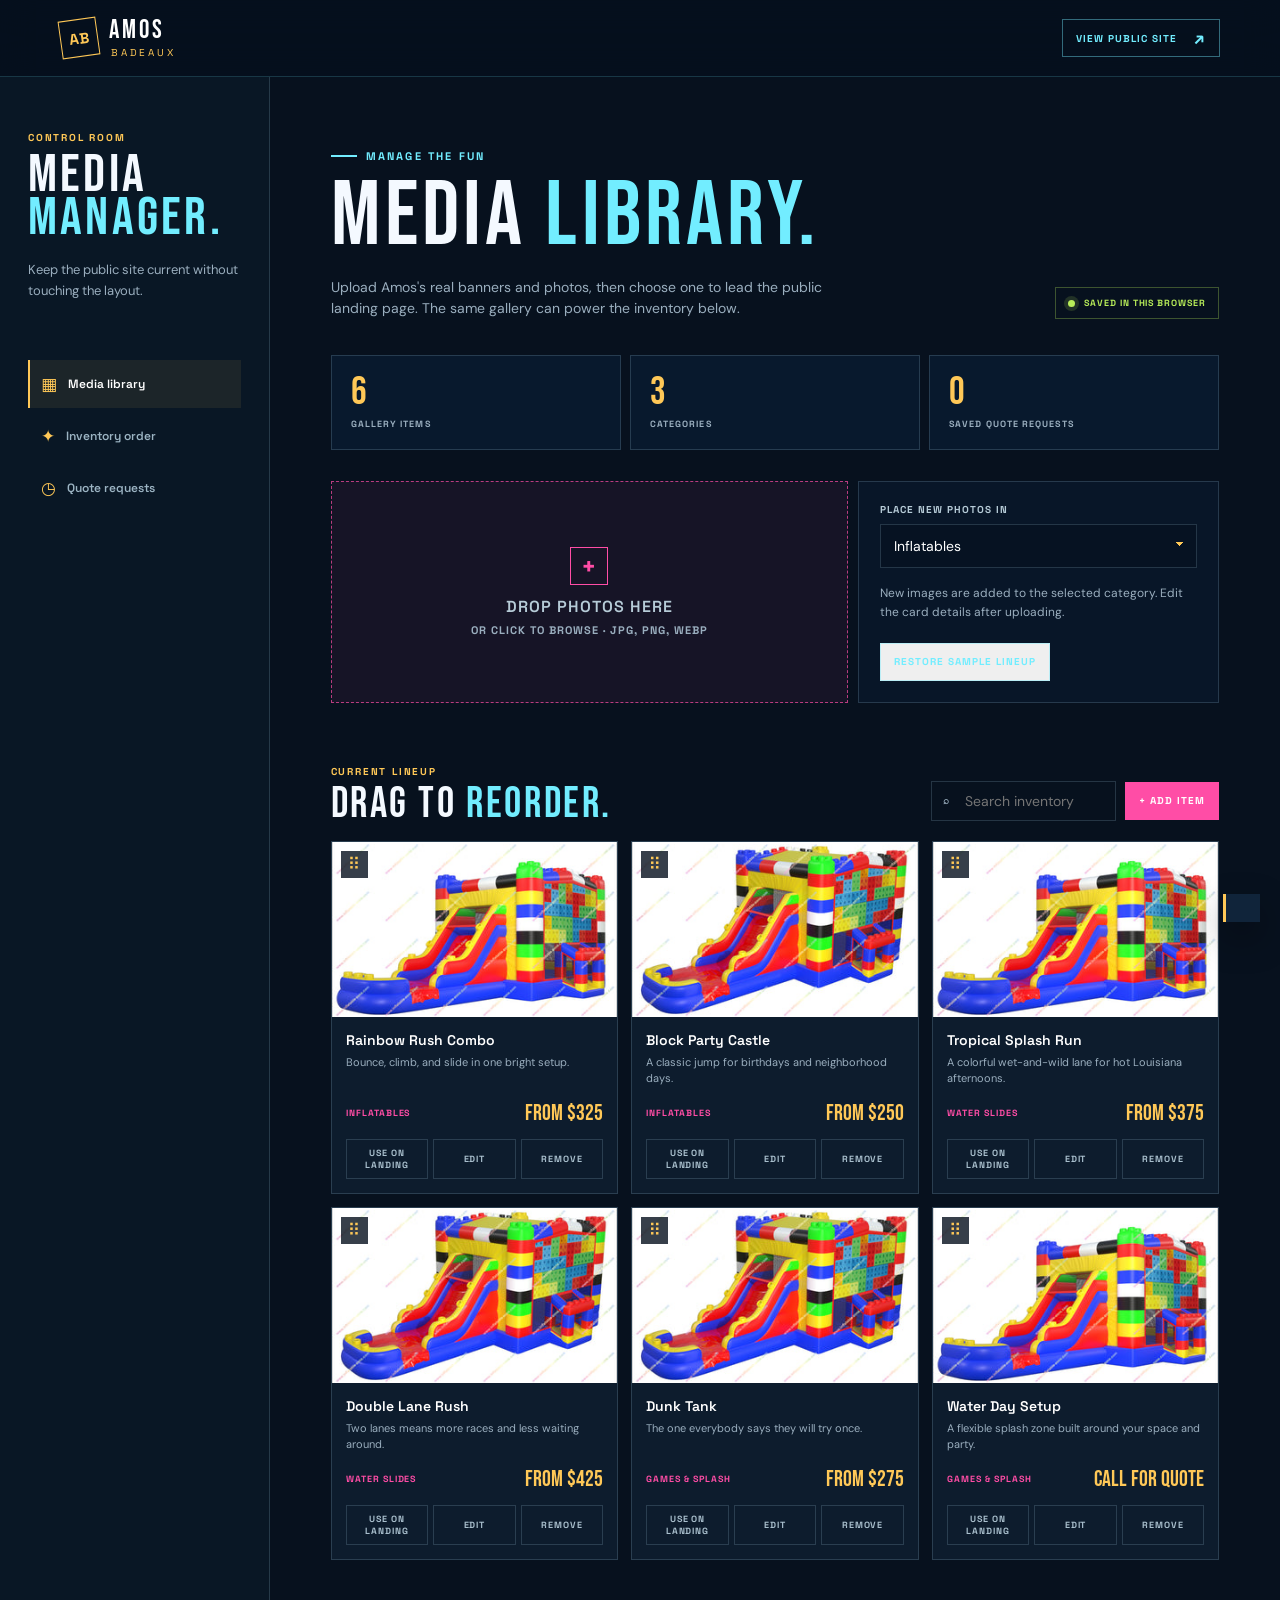
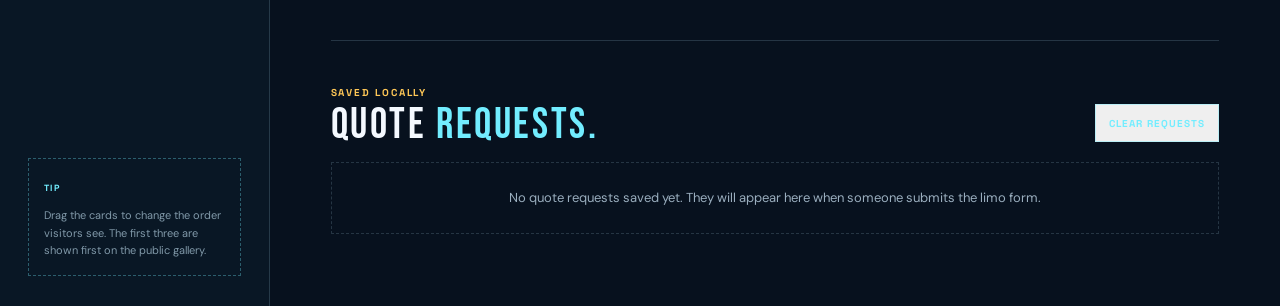
==== commit ffe5bc74: "Correct Jump N Splash branding Co-authored-by: arena-agent <297053741+arena-agent@users.noreply.gith" ====
--- a/admin.html
+++ b/admin.html
@@ -22,18 +22,18 @@
       <div class="admin-note"><span>TIP</span><p>Drag the cards to change the order visitors see. The first three are shown first on the public gallery.</p></div>
     </aside>
     <section class="admin-main" id="media">
-      <div class="admin-heading"><div><p class="eyebrow eyebrow-cyan"><span></span> Manage the fun</p><h2>MEDIA <span>LIBRARY.</span></h2><p>Upload real photos when you have them. The site will use the same gallery across the public inventory page.</p></div><div class="admin-status"><span class="live-dot"></span> Saved in this browser</div></div>
+      <div class="admin-heading"><div><p class="eyebrow eyebrow-cyan"><span></span> Manage the fun</p><h2>MEDIA <span>LIBRARY.</span></h2><p>Upload Amos's real banners and photos, then choose one to lead the public landing page. The same gallery can power the inventory below.</p></div><div class="admin-status"><span class="live-dot"></span> Saved in this browser</div></div>
       <div class="admin-stats"><div><span id="mediaCount">0</span><small>gallery items</small></div><div><span id="categoryCount">0</span><small>categories</small></div><div><span id="requestCount">0</span><small>saved quote requests</small></div></div>
       <div class="upload-layout">
         <label class="drop-zone" id="dropZone" for="fileInput"><input id="fileInput" type="file" accept="image/jpeg,image/png,image/webp" multiple /><span class="upload-plus">+</span><strong>Drop photos here</strong><small>or click to browse · JPG, PNG, WEBP</small></label>
-        <div class="upload-settings"><label>Place new photos in<select id="uploadCategory"><option>Bounce houses</option><option>Slides</option><option>Splash &amp; games</option><option>Auto care</option><option>Fireworks</option><option>VIP rides</option></select></label><p>New images are added to the selected category. Edit the card details after uploading.</p><button class="button button-outline button-small" id="restoreDefaults" type="button">Restore sample lineup</button></div>
+        <div class="upload-settings"><label>Place new photos in<select id="uploadCategory"><option>Inflatables</option><option>Water slides</option><option>Games &amp; splash</option><option>Auto care</option><option>Fireworks</option><option>VIP rides</option></select></label><p>New images are added to the selected category. Edit the card details after uploading.</p><button class="button button-outline button-small" id="restoreDefaults" type="button">Restore sample lineup</button></div>
       </div>
       <div class="media-toolbar" id="inventory"><div><p class="admin-overline">Current lineup</p><h3>DRAG TO <span>REORDER.</span></h3></div><div class="toolbar-actions"><label class="search-box"><span>⌕</span><input id="mediaSearch" type="search" placeholder="Search inventory" /></label><button class="button button-pink button-small" id="addItemButton" type="button">+ Add item</button></div></div>
       <div class="admin-media-grid" id="mediaGrid" aria-live="polite"></div>
       <section class="requests-section" id="requests"><div class="media-toolbar"><div><p class="admin-overline">Saved locally</p><h3>QUOTE <span>REQUESTS.</span></h3></div><button class="button button-outline button-small" id="clearRequests" type="button">Clear requests</button></div><div class="requests-list" id="requestsList"></div></section>
     </section>
   </main>
-  <div class="edit-modal" id="editModal" hidden><div class="edit-backdrop" data-close-edit></div><form class="edit-panel" id="editForm"><button class="modal-close" type="button" data-close-edit aria-label="Close editor">×</button><p class="eyebrow eyebrow-pink"><span></span> Edit inventory</p><h2>MAKE IT <span>YOUR OWN.</span></h2><input type="hidden" name="id" /><div class="form-row"><label>Name<input name="name" required /></label><label>Price label<input name="price" required placeholder="From $325" /></label></div><label>Category<select name="category"><option>Bounce houses</option><option>Slides</option><option>Splash &amp; games</option><option>Auto care</option><option>Fireworks</option><option>VIP rides</option></select></label><label>Short description<textarea name="description" rows="3" required></textarea></label><label>Badge<input name="badge" placeholder="New or Big favorite" /></label><div class="edit-actions"><button class="button button-outline" type="button" data-close-edit>Cancel</button><button class="button button-pink" type="submit">Save item <span>↗</span></button></div></form></div>
+  <div class="edit-modal" id="editModal" hidden><div class="edit-backdrop" data-close-edit></div><form class="edit-panel" id="editForm"><button class="modal-close" type="button" data-close-edit aria-label="Close editor">×</button><p class="eyebrow eyebrow-pink"><span></span> Edit inventory</p><h2>MAKE IT <span>YOUR OWN.</span></h2><input type="hidden" name="id" /><div class="form-row"><label>Name<input name="name" required /></label><label>Price label<input name="price" required placeholder="From $325" /></label></div><label>Category<select name="category"><option>Inflatables</option><option>Water slides</option><option>Games &amp; splash</option><option>Auto care</option><option>Fireworks</option><option>VIP rides</option></select></label><label>Short description<textarea name="description" rows="3" required></textarea></label><label>Badge<input name="badge" placeholder="New or Big favorite" /></label><div class="edit-actions"><button class="button button-outline" type="button" data-close-edit>Cancel</button><button class="button button-pink" type="submit">Save item <span>↗</span></button></div></form></div>
   <div class="toast" id="toast" role="status" aria-live="polite"></div>
   <script src="admin.js"></script>
 </body>
